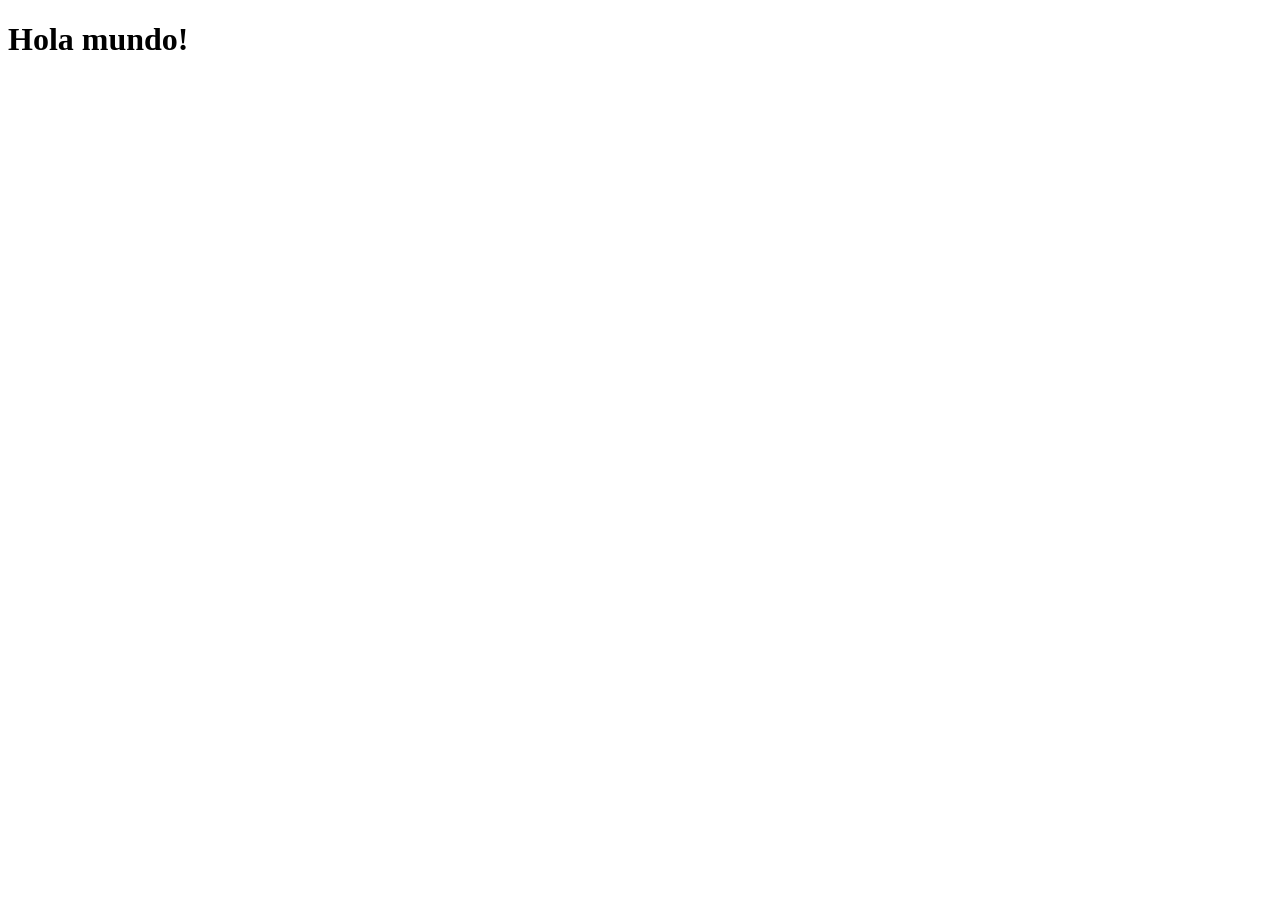
==== index.html @ e4516ae4 "Añadido google analytics" ====
<!DOCTYPE html>
<html lang="en">
<head>
    <meta charset="UTF-8">
    <meta name="viewport" content="width=device-width, initial-scale=1.0">
    <title>Demo</title>
</head>
<script async src="https://www.googletagmanager.com/gtm.js?id=GTM-MHTMZ945"></script>
<script>
  window.dataLayer = window.dataLayer || [];
  function gtag(){dataLayer.push(arguments);}
  gtag('js', new Date());
</script>
<body>
    <div>
        <h1>Hola mundo!</h1>
    </div>
</body>
</html>
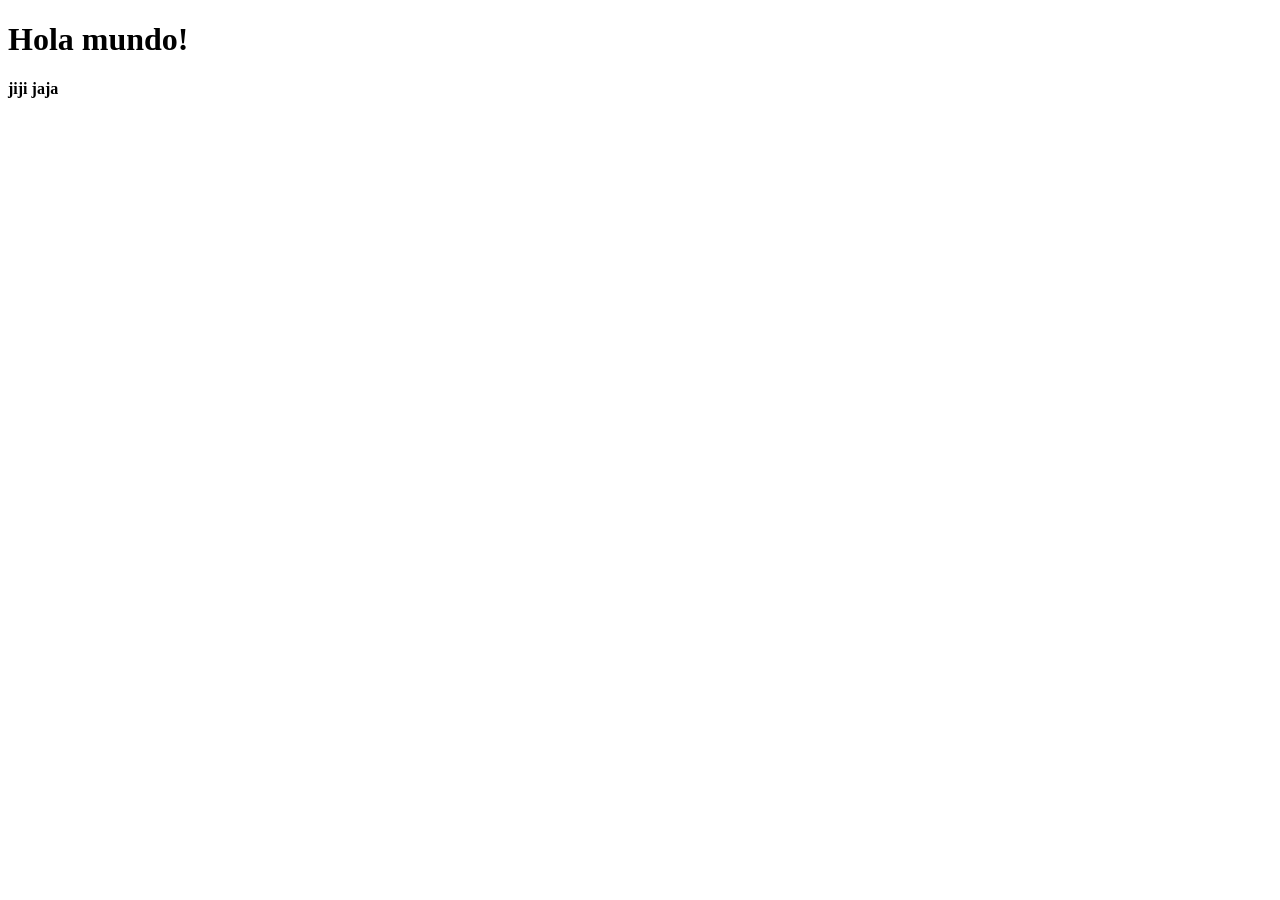
==== commit f7fcd474: "Añadido google analytics" ====
--- a/index.html
+++ b/index.html
@@ -5,7 +5,7 @@
     <meta name="viewport" content="width=device-width, initial-scale=1.0">
     <title>Demo</title>
 </head>
-<script async src="https://www.googletagmanager.com/gtm.js?id=GTM-MHTMZ945"></script>
+<script async src="https://www.googletagmanager.com/gtm.js?id=GTM-MVJP47S3"></script>
 <script>
   window.dataLayer = window.dataLayer || [];
   function gtag(){dataLayer.push(arguments);}
@@ -14,6 +14,7 @@
 <body>
     <div>
         <h1>Hola mundo!</h1>
+        <b>jiji jaja</b>
     </div>
 </body>
 </html>
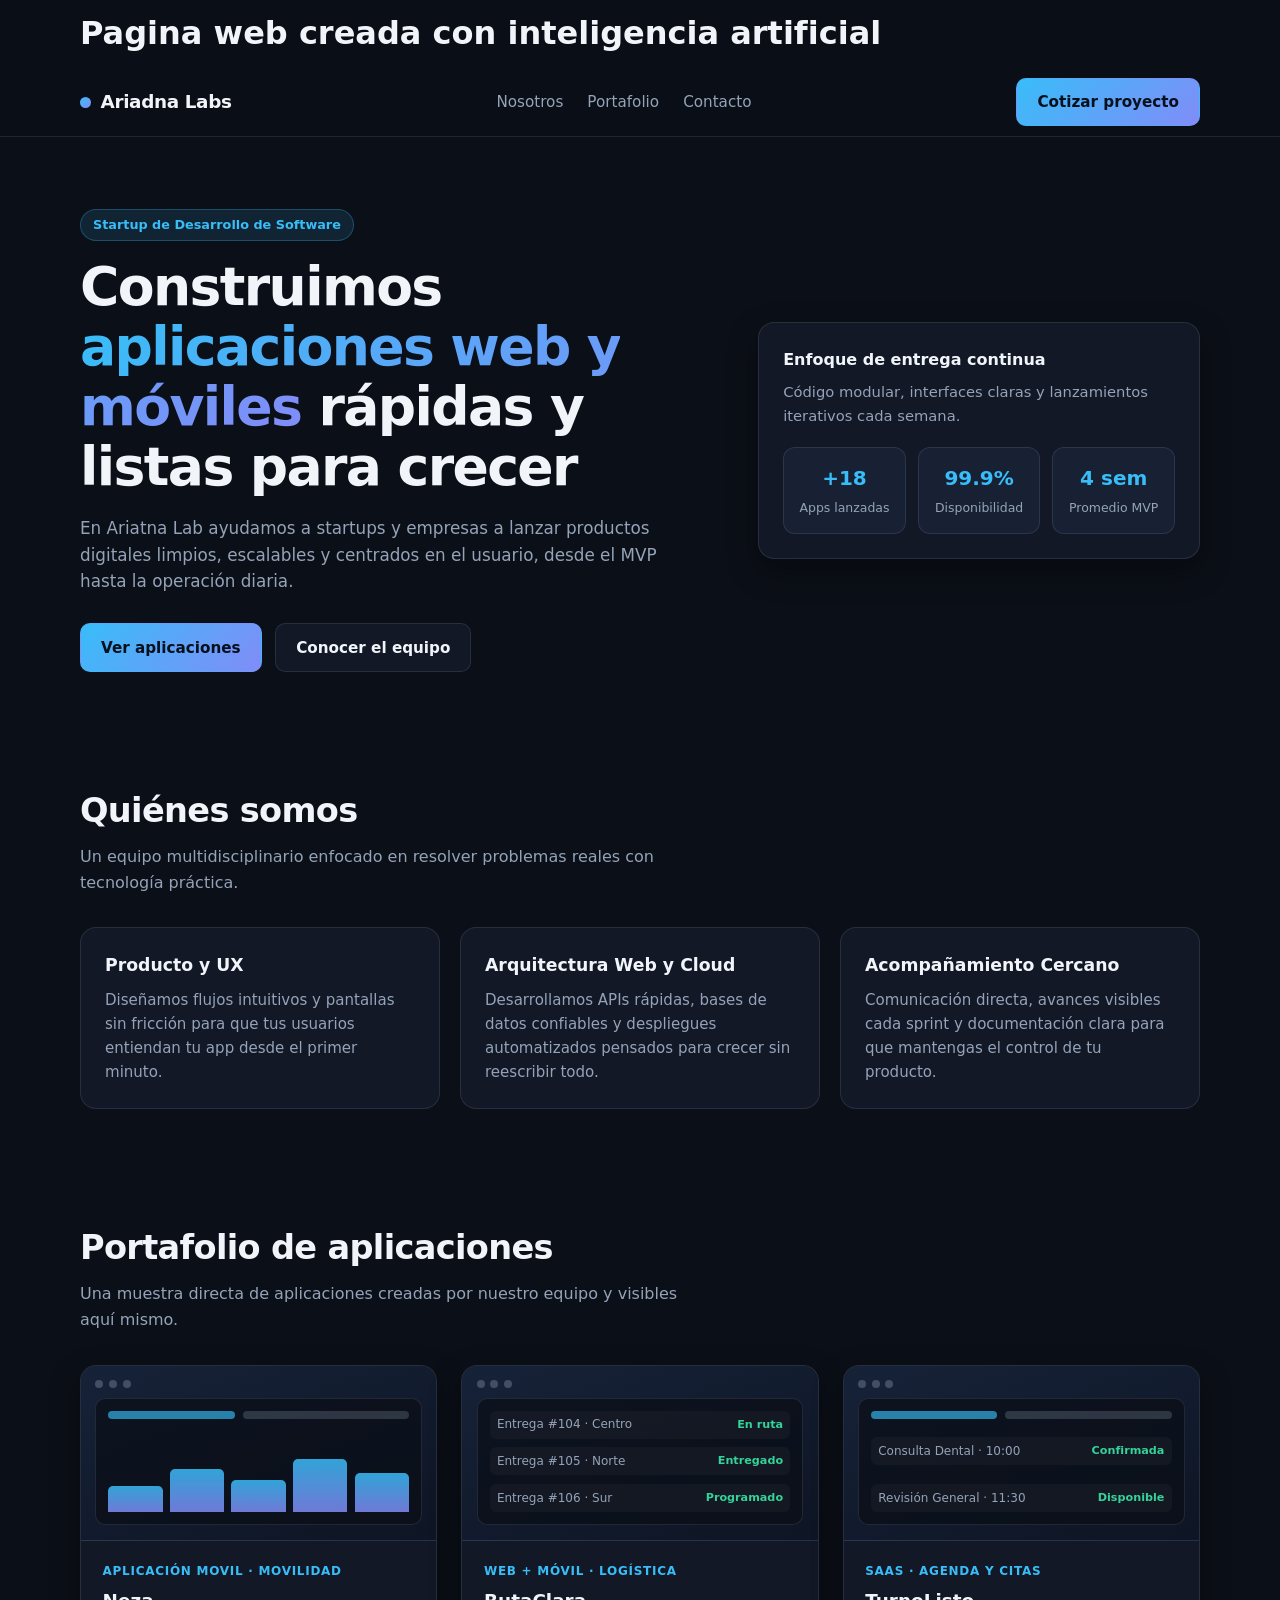
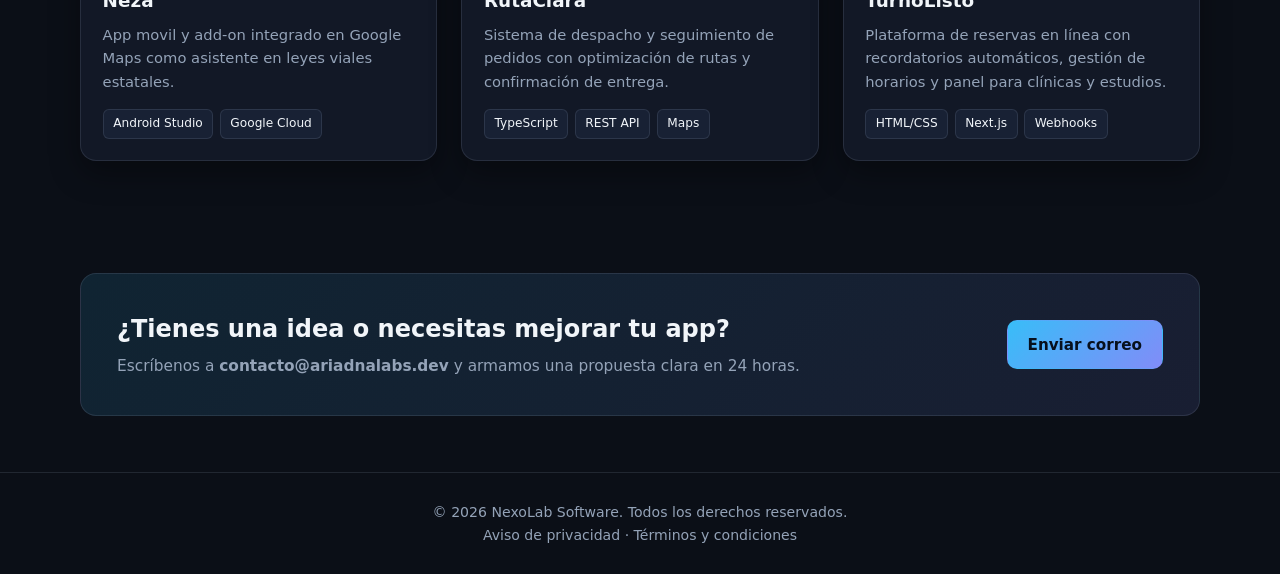
==== commit e3b6f068: "pagina agregada" ====
--- a/index.html
+++ b/index.html
@@ -1,9 +1,10 @@
 <!DOCTYPE html>
-<html lang="en">
+<html lang="es">
 <head>
-    <meta charset="UTF-8">
-    <meta name="viewport" content="width=device-width, initial-scale=1.0">
-    <title>Demo</title>
+  <meta charset="UTF-8" />
+  <meta name="viewport" content="width=device-width, initial-scale=1.0" />
+  <title>Ariadna Labs — Estudio de Desarrollo de Software</title>
+  <link rel="stylesheet" href="styles.css" />
 </head>
 <script async src="https://www.googletagmanager.com/gtm.js?id=GTM-MVJP47S3"></script>
 <script>
@@ -11,10 +12,217 @@
   function gtag(){dataLayer.push(arguments);}
   gtag('js', new Date());
 </script>
+<script async src="https://www.googletagmanager.com/gtm.js?id=GTM-MVJP47S3"></script>
+<script>
+  window.dataLayer = window.dataLayer || [];
+  function gtag(){dataLayer.push(arguments);}
+  gtag('js', new Date());
+</script>
 <body>
-    <div>
-        <h1>Hola mundo!</h1>
-        <b>jiji jaja</b>
+  <header>
+    <div class="container nav">
+      <h1>Pagina web creada con inteligencia artificial</h1>
     </div>
+    <div class="container nav">
+      <a href="#" class="brand">
+        <span class="brand-dot"></span>
+        <span>Ariadna Labs</span>
+      </a>
+      <nav class="nav-links">
+        <a href="#nosotros">Nosotros</a>
+        <a href="#portafolio">Portafolio</a>
+        <a href="#contacto">Contacto</a>
+      </nav>
+      <a href="#contacto" class="btn btn-primary">Cotizar proyecto</a>
+    </div>
+  </header>
+
+  <main>
+    <!-- Hero -->
+    <section class="hero container">
+      <div>
+        <span class="badge">Startup de Desarrollo de Software</span>
+        <h1>Construimos <span>aplicaciones web y móviles</span> rápidas y listas para crecer</h1>
+        <p>
+          En Ariatna Lab ayudamos a startups y empresas a lanzar productos digitales limpios,
+          escalables y centrados en el usuario, desde el MVP hasta la operación diaria.
+        </p>
+        <div class="hero-actions">
+          <a href="#portafolio" class="btn btn-primary">Ver aplicaciones</a>
+          <a href="#nosotros" class="btn btn-secondary">Conocer el equipo</a>
+        </div>
+      </div>
+
+      <aside class="hero-card">
+        <h2>Enfoque de entrega continua</h2>
+        <p>Código modular, interfaces claras y lanzamientos iterativos cada semana.</p>
+        <div class="metrics">
+          <div class="metric">
+            <strong>+18</strong>
+            <span>Apps lanzadas</span>
+          </div>
+          <div class="metric">
+            <strong>99.9%</strong>
+            <span>Disponibilidad</span>
+          </div>
+          <div class="metric">
+            <strong>4 sem</strong>
+            <span>Promedio MVP</span>
+          </div>
+        </div>
+      </aside>
+    </section>
+
+    <!-- Sobre la empresa -->
+    <section id="nosotros" class="container">
+      <div class="section-header">
+        <h2>Quiénes somos</h2>
+        <p>Un equipo multidisciplinario enfocado en resolver problemas reales con tecnología práctica.</p>
+      </div>
+      <div class="about-grid">
+        <article class="card">
+          <h3>Producto y UX</h3>
+          <p>Diseñamos flujos intuitivos y pantallas sin fricción para que tus usuarios entiendan tu app desde el primer minuto.</p>
+        </article>
+        <article class="card">
+          <h3>Arquitectura Web y Cloud</h3>
+          <p>Desarrollamos APIs rápidas, bases de datos confiables y despliegues automatizados pensados para crecer sin reescribir todo.</p>
+        </article>
+        <article class="card">
+          <h3>Acompañamiento Cercano</h3>
+          <p>Comunicación directa, avances visibles cada sprint y documentación clara para que mantengas el control de tu producto.</p>
+        </article>
+      </div>
+    </section>
+
+    <!-- Portafolio de aplicaciones en la misma vista -->
+    <section id="portafolio" class="container">
+      <div class="section-header">
+        <h2>Portafolio de aplicaciones</h2>
+        <p>Una muestra directa de aplicaciones creadas por nuestro equipo y visibles aquí mismo.</p>
+      </div>
+
+      <div class="portfolio-grid">
+        <!-- App 1 -->
+        <article class="app-card">
+          <div class="app-preview">
+            <div class="window-bar">
+              <span></span><span></span><span></span>
+            </div>
+            <div class="ui-mock">
+              <div class="ui-row">
+                <div class="ui-pill accent"></div>
+                <div class="ui-pill"></div>
+              </div>
+              <div class="ui-bars">
+                <i class="bar-1"></i>
+                <i class="bar-2"></i>
+                <i class="bar-3"></i>
+                <i class="bar-4"></i>
+                <i class="bar-5"></i>
+              </div>
+            </div>
+          </div>
+          <div class="app-body">
+            <span class="app-type">Aplicación movil · Movilidad</span>
+            <h3>Neza</h3>
+            <p>App movil y add-on integrado en Google Maps como asistente en leyes viales estatales.</p>
+            <div class="stack">
+              <span>Android Studio</span>
+              <span>Google Cloud</span>
+            </div>
+          </div>
+        </article>
+
+        <!-- App 2 -->
+        <article class="app-card">
+          <div class="app-preview">
+            <div class="window-bar">
+              <span></span><span></span><span></span>
+            </div>
+            <div class="ui-mock">
+              <div class="ui-list-item">
+                <span>Entrega #104 · Centro</span>
+                <span class="tag-live">En ruta</span>
+              </div>
+              <div class="ui-list-item">
+                <span>Entrega #105 · Norte</span>
+                <span class="tag-live">Entregado</span>
+              </div>
+              <div class="ui-list-item">
+                <span>Entrega #106 · Sur</span>
+                <span class="tag-live">Programado</span>
+              </div>
+            </div>
+          </div>
+          <div class="app-body">
+            <span class="app-type">Web + Móvil · Logística</span>
+            <h3>RutaClara</h3>
+            <p>Sistema de despacho y seguimiento de pedidos con optimización de rutas y confirmación de entrega.</p>
+            <div class="stack">
+              <span>TypeScript</span>
+              <span>REST API</span>
+              <span>Maps</span>
+            </div>
+          </div>
+        </article>
+
+        <!-- App 3 -->
+        <article class="app-card">
+          <div class="app-preview">
+            <div class="window-bar">
+              <span></span><span></span><span></span>
+            </div>
+            <div class="ui-mock">
+              <div class="ui-row">
+                <div class="ui-pill accent"></div>
+                <div class="ui-pill"></div>
+              </div>
+              <div class="ui-list-item">
+                <span>Consulta Dental · 10:00</span>
+                <span class="tag-live">Confirmada</span>
+              </div>
+              <div class="ui-list-item">
+                <span>Revisión General · 11:30</span>
+                <span class="tag-live">Disponible</span>
+              </div>
+            </div>
+          </div>
+          <div class="app-body">
+            <span class="app-type">SaaS · Agenda y Citas</span>
+            <h3>TurnoListo</h3>
+            <p>Plataforma de reservas en línea con recordatorios automáticos, gestión de horarios y panel para clínicas y estudios.</p>
+            <div class="stack">
+              <span>HTML/CSS</span>
+              <span>Next.js</span>
+              <span>Webhooks</span>
+            </div>
+          </div>
+        </article>
+      </div>
+    </section>
+
+    <!-- Contacto -->
+    <section id="contacto" class="container">
+      <div class="cta-box">
+        <div>
+          <h2>¿Tienes una idea o necesitas mejorar tu app?</h2>
+          <p>Escríbenos a <strong>contacto@ariadnalabs.dev</strong> y armamos una propuesta clara en 24 horas.</p>
+        </div>
+        <a href="mailto:contacto@ariadnalabs.dev" class="btn btn-primary">Enviar correo</a>
+      </div>
+    </section>
+  </main>
+
+  <footer>
+    <div class="container">
+      <p>© 2026 NexoLab Software. Todos los derechos reservados.</p>
+      <nav aria-label="Información legal">
+        <a href="#aviso-privacidad">Aviso de privacidad</a>
+        <span> · </span>
+        <a href="#terminos-condiciones">Términos y condiciones</a>
+      </nav>
+    </div>
+  </footer>
 </body>
 </html>
--- a/styles.css
+++ b/styles.css
@@ -0,0 +1,448 @@
+:root {
+  --bg: #0b0f17;
+  --surface: #121826;
+  --surface-2: #182134;
+  --text: #f1f5f9;
+  --muted: #94a3b8;
+  --accent: #38bdf8;
+  --accent-2: #818cf8;
+  --border: rgba(148, 163, 184, 0.16);
+  --radius: 16px;
+  --shadow: 0 12px 30px rgba(0, 0, 0, 0.35);
+}
+
+* {
+  box-sizing: border-box;
+  margin: 0;
+  padding: 0;
+}
+
+html {
+  scroll-behavior: smooth;
+}
+
+body {
+  font-family: system-ui, -apple-system, BlinkMacSystemFont, "Segoe UI", Roboto, sans-serif;
+  background-color: var(--bg);
+  color: var(--text);
+  line-height: 1.6;
+}
+
+a {
+  color: inherit;
+  text-decoration: none;
+}
+
+.container {
+  width: min(1120px, 92%);
+  margin: 0 auto;
+}
+
+/* Header */
+header {
+  position: sticky;
+  top: 0;
+  z-index: 20;
+  background: rgba(11, 15, 23, 0.85);
+  backdrop-filter: blur(10px);
+  border-bottom: 1px solid var(--border);
+}
+
+.nav {
+  display: flex;
+  align-items: center;
+  justify-content: space-between;
+  height: 68px;
+  gap: 1rem;
+}
+
+.brand {
+  display: flex;
+  align-items: center;
+  gap: 0.6rem;
+  font-weight: 700;
+  font-size: 1.15rem;
+  letter-spacing: -0.02em;
+}
+
+.brand-dot {
+  width: 11px;
+  height: 11px;
+  border-radius: 50%;
+  background: linear-gradient(135deg, var(--accent), var(--accent-2));
+}
+
+.nav-links {
+  display: flex;
+  align-items: center;
+  gap: 1.5rem;
+  font-size: 0.95rem;
+  color: var(--muted);
+}
+
+.nav-links a:hover {
+  color: var(--text);
+}
+
+.btn {
+  display: inline-flex;
+  align-items: center;
+  justify-content: center;
+  padding: 0.7rem 1.25rem;
+  border-radius: 10px;
+  font-weight: 600;
+  font-size: 0.95rem;
+  transition: transform 0.15s ease, opacity 0.15s ease, background-color 0.15s ease;
+  cursor: pointer;
+  border: 1px solid transparent;
+}
+
+.btn:hover {
+  transform: translateY(-1px);
+}
+
+.btn-primary {
+  background: linear-gradient(135deg, var(--accent), var(--accent-2));
+  color: #07101d;
+}
+
+.btn-secondary {
+  background: var(--surface);
+  border-color: var(--border);
+  color: var(--text);
+}
+
+/* Hero */
+.hero {
+  padding: 4.5rem 0 3.5rem;
+  display: grid;
+  grid-template-columns: 1.3fr 0.9fr;
+  gap: 2.5rem;
+  align-items: center;
+}
+
+.badge {
+  display: inline-block;
+  font-size: 0.8rem;
+  font-weight: 600;
+  color: var(--accent);
+  background: rgba(56, 189, 248, 0.12);
+  border: 1px solid rgba(56, 189, 248, 0.28);
+  padding: 0.3rem 0.75rem;
+  border-radius: 999px;
+  margin-bottom: 1rem;
+}
+
+.hero h1 {
+  font-size: clamp(2.1rem, 4.2vw, 3.35rem);
+  line-height: 1.12;
+  letter-spacing: -0.03em;
+  margin-bottom: 1.1rem;
+}
+
+.hero h1 span {
+  background: linear-gradient(135deg, var(--accent), var(--accent-2));
+  -webkit-background-clip: text;
+  -webkit-text-fill-color: transparent;
+}
+
+.hero p {
+  color: var(--muted);
+  font-size: 1.05rem;
+  max-width: 58ch;
+  margin-bottom: 1.75rem;
+}
+
+.hero-actions {
+  display: flex;
+  flex-wrap: wrap;
+  gap: 0.85rem;
+}
+
+.hero-card {
+  background: var(--surface);
+  border: 1px solid var(--border);
+  border-radius: var(--radius);
+  padding: 1.5rem;
+  box-shadow: var(--shadow);
+}
+
+.hero-card h2 {
+  font-size: 1rem;
+  margin-bottom: 0.5rem;
+}
+
+.hero-card p {
+  font-size: 0.92rem;
+  color: var(--muted);
+  margin-bottom: 1.25rem;
+}
+
+.metrics {
+  display: grid;
+  grid-template-columns: repeat(3, 1fr);
+  gap: 0.75rem;
+  text-align: center;
+}
+
+.metric {
+  background: var(--surface-2);
+  border: 1px solid var(--border);
+  border-radius: 12px;
+  padding: 0.85rem 0.5rem;
+}
+
+.metric strong {
+  display: block;
+  font-size: 1.25rem;
+  color: var(--accent);
+}
+
+.metric span {
+  font-size: 0.78rem;
+  color: var(--muted);
+}
+
+/* Secciones */
+section {
+  padding: 3.5rem 0;
+}
+
+.section-header {
+  margin-bottom: 2rem;
+}
+
+.section-header h2 {
+  font-size: clamp(1.5rem, 2.8vw, 2.1rem);
+  letter-spacing: -0.02em;
+  margin-bottom: 0.4rem;
+}
+
+.section-header p {
+  color: var(--muted);
+  max-width: 60ch;
+}
+
+/* Sobre la empresa */
+.about-grid {
+  display: grid;
+  grid-template-columns: repeat(3, 1fr);
+  gap: 1.25rem;
+}
+
+.card {
+  background: var(--surface);
+  border: 1px solid var(--border);
+  border-radius: var(--radius);
+  padding: 1.5rem;
+  transition: border-color 0.2s ease, transform 0.2s ease;
+}
+
+.card:hover {
+  border-color: rgba(56, 189, 248, 0.45);
+  transform: translateY(-2px);
+}
+
+.card h3 {
+  font-size: 1.08rem;
+  margin-bottom: 0.5rem;
+}
+
+.card p {
+  color: var(--muted);
+  font-size: 0.94rem;
+}
+
+/* Portafolio de aplicaciones en la misma vista */
+.portfolio-grid {
+  display: grid;
+  grid-template-columns: repeat(3, 1fr);
+  gap: 1.5rem;
+}
+
+.app-card {
+  background: var(--surface);
+  border: 1px solid var(--border);
+  border-radius: var(--radius);
+  overflow: hidden;
+  display: flex;
+  flex-direction: column;
+  box-shadow: var(--shadow);
+}
+
+/* Simulación visual de interfaz de cada app */
+.app-preview {
+  height: 175px;
+  padding: 0.9rem;
+  background: linear-gradient(160deg, #162238, #0e1524);
+  border-bottom: 1px solid var(--border);
+  display: flex;
+  flex-direction: column;
+  gap: 0.6rem;
+}
+
+.window-bar {
+  display: flex;
+  align-items: center;
+  gap: 0.35rem;
+}
+
+.window-bar span {
+  width: 8px;
+  height: 8px;
+  border-radius: 50%;
+  background: rgba(148, 163, 184, 0.35);
+}
+
+.ui-mock {
+  flex: 1;
+  background: rgba(11, 15, 23, 0.72);
+  border: 1px solid var(--border);
+  border-radius: 10px;
+  padding: 0.75rem;
+  display: flex;
+  flex-direction: column;
+  justify-content: space-between;
+}
+
+.ui-row {
+  display: flex;
+  gap: 0.5rem;
+  align-items: center;
+}
+
+.ui-pill {
+  height: 8px;
+  border-radius: 999px;
+  background: rgba(148, 163, 184, 0.25);
+  flex: 1;
+}
+
+.ui-pill.accent {
+  background: rgba(56, 189, 248, 0.65);
+  max-width: 42%;
+}
+
+.ui-bars {
+  display: flex;
+  align-items: flex-end;
+  gap: 0.45rem;
+  height: 58px;
+}
+
+.ui-bars i {
+  display: block;
+  flex: 1;
+  border-radius: 5px 5px 0 0;
+  background: linear-gradient(180deg, var(--accent), var(--accent-2));
+  opacity: 0.85;
+}
+
+.bar-1 { height: 45%; }
+.bar-2 { height: 75%; }
+.bar-3 { height: 55%; }
+.bar-4 { height: 92%; }
+.bar-5 { height: 68%; }
+
+.ui-list-item {
+  display: flex;
+  justify-content: space-between;
+  align-items: center;
+  font-size: 0.75rem;
+  color: var(--muted);
+  padding: 0.28rem 0.45rem;
+  border-radius: 6px;
+  background: rgba(255, 255, 255, 0.03);
+}
+
+.tag-live {
+  color: #34d399;
+  font-weight: 600;
+  font-size: 0.7rem;
+}
+
+.app-body {
+  padding: 1.35rem;
+  display: flex;
+  flex-direction: column;
+  flex: 1;
+}
+
+.app-type {
+  font-size: 0.75rem;
+  text-transform: uppercase;
+  letter-spacing: 0.06em;
+  color: var(--accent);
+  font-weight: 700;
+  margin-bottom: 0.3rem;
+}
+
+.app-body h3 {
+  font-size: 1.15rem;
+  margin-bottom: 0.45rem;
+}
+
+.app-body p {
+  color: var(--muted);
+  font-size: 0.92rem;
+  margin-bottom: 1rem;
+  flex: 1;
+}
+
+.stack {
+  display: flex;
+  flex-wrap: wrap;
+  gap: 0.4rem;
+}
+
+.stack span {
+  font-size: 0.76rem;
+  padding: 0.25rem 0.6rem;
+  border-radius: 6px;
+  background: var(--surface-2);
+  color: var(--text);
+  border: 1px solid var(--border);
+}
+
+/* Contacto */
+.cta-box {
+  background: linear-gradient(135deg, rgba(56, 189, 248, 0.12), rgba(129, 140, 248, 0.12));
+  border: 1px solid var(--border);
+  border-radius: var(--radius);
+  padding: 2.25rem;
+  display: flex;
+  flex-wrap: wrap;
+  align-items: center;
+  justify-content: space-between;
+  gap: 1.5rem;
+}
+
+.cta-box h2 {
+  font-size: 1.5rem;
+  margin-bottom: 0.35rem;
+}
+
+.cta-box p {
+  color: var(--muted);
+  font-size: 0.96rem;
+}
+
+footer {
+  border-top: 1px solid var(--border);
+  padding: 1.75rem 0;
+  color: var(--muted);
+  font-size: 0.88rem;
+  text-align: center;
+}
+
+@media (max-width: 900px) {
+  .hero,
+  .about-grid,
+  .portfolio-grid {
+    grid-template-columns: 1fr;
+  }
+
+  .nav-links {
+    display: none;
+  }
+}
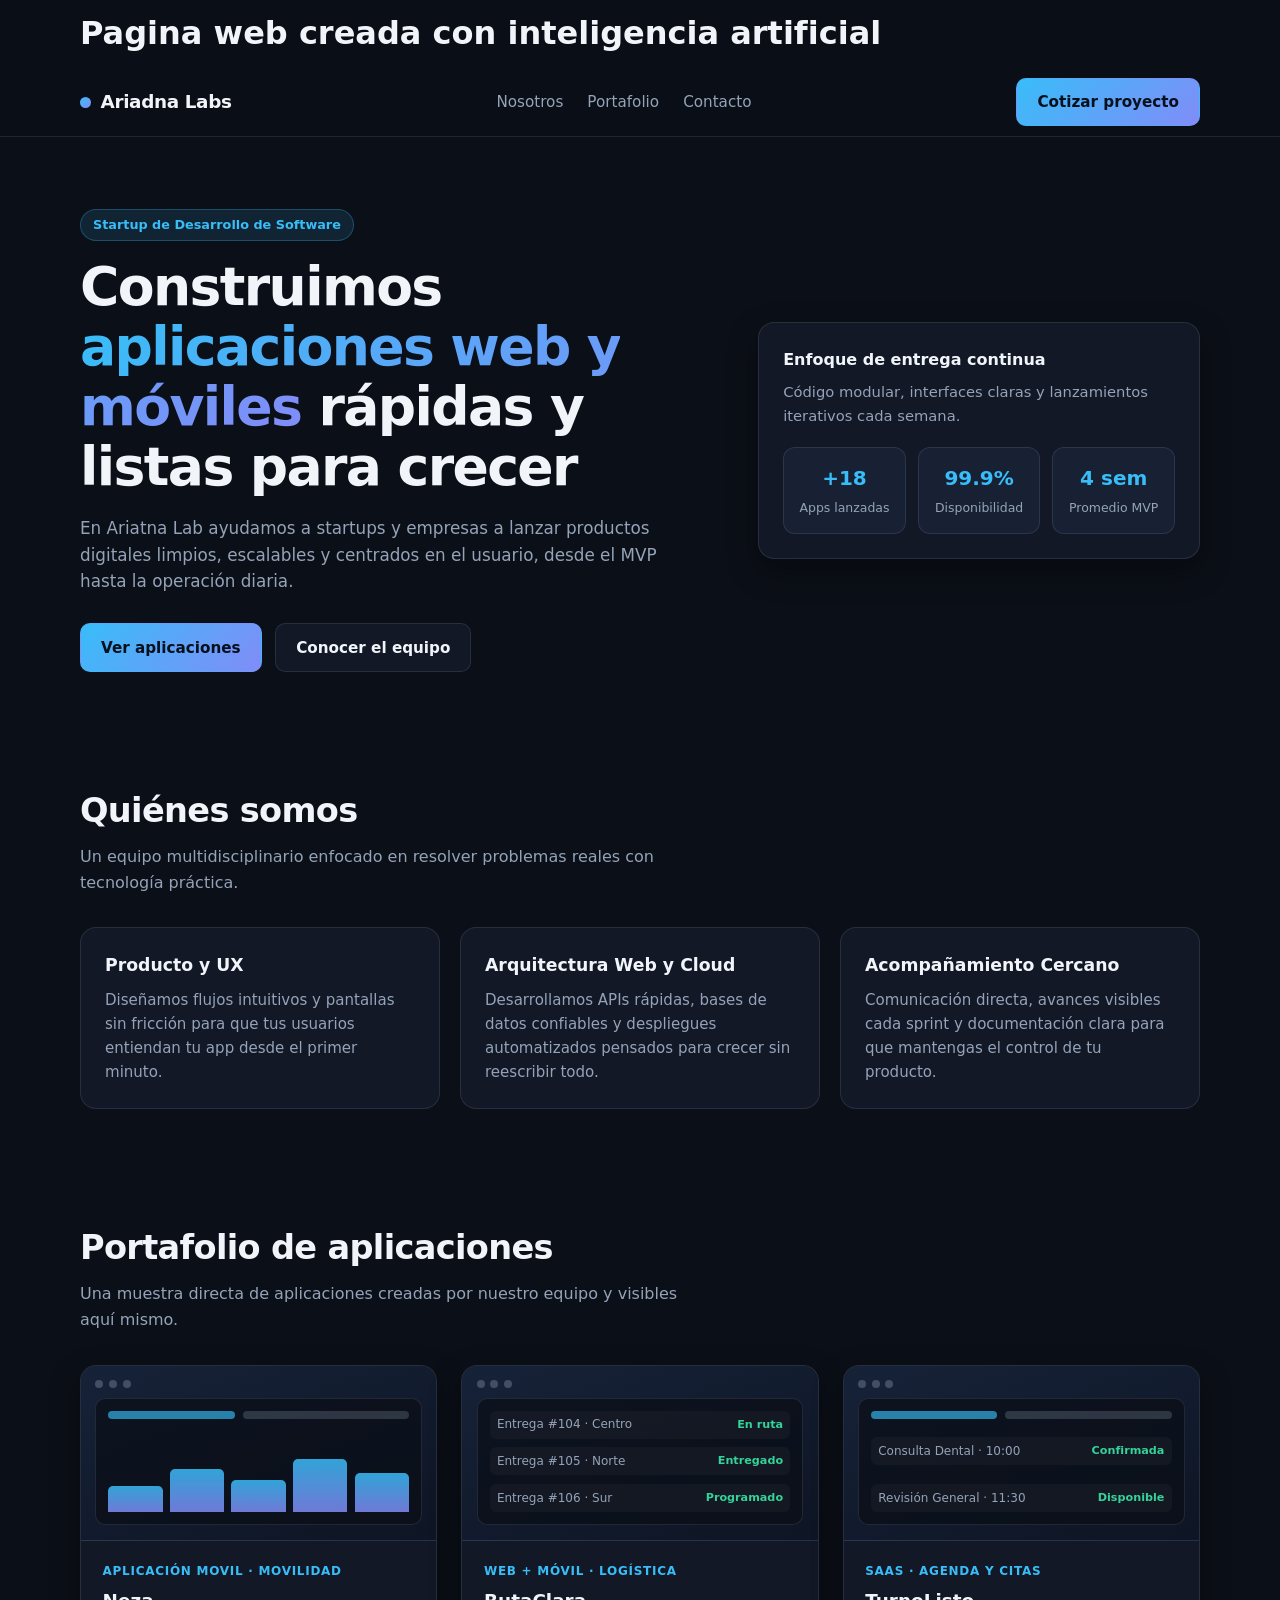
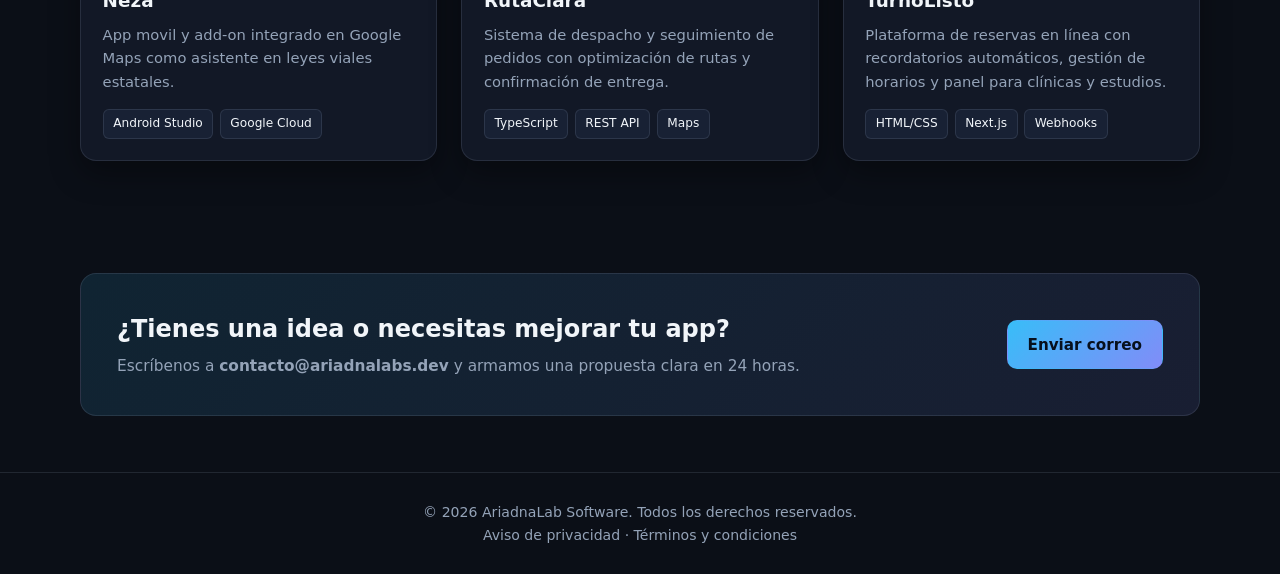
==== commit 8c38de7d: "hotfix" ====
--- a/index.html
+++ b/index.html
@@ -216,7 +216,7 @@
 
   <footer>
     <div class="container">
-      <p>© 2026 NexoLab Software. Todos los derechos reservados.</p>
+      <p>© 2026 AriadnaLab Software. Todos los derechos reservados.</p>
       <nav aria-label="Información legal">
         <a href="#aviso-privacidad">Aviso de privacidad</a>
         <span> · </span>
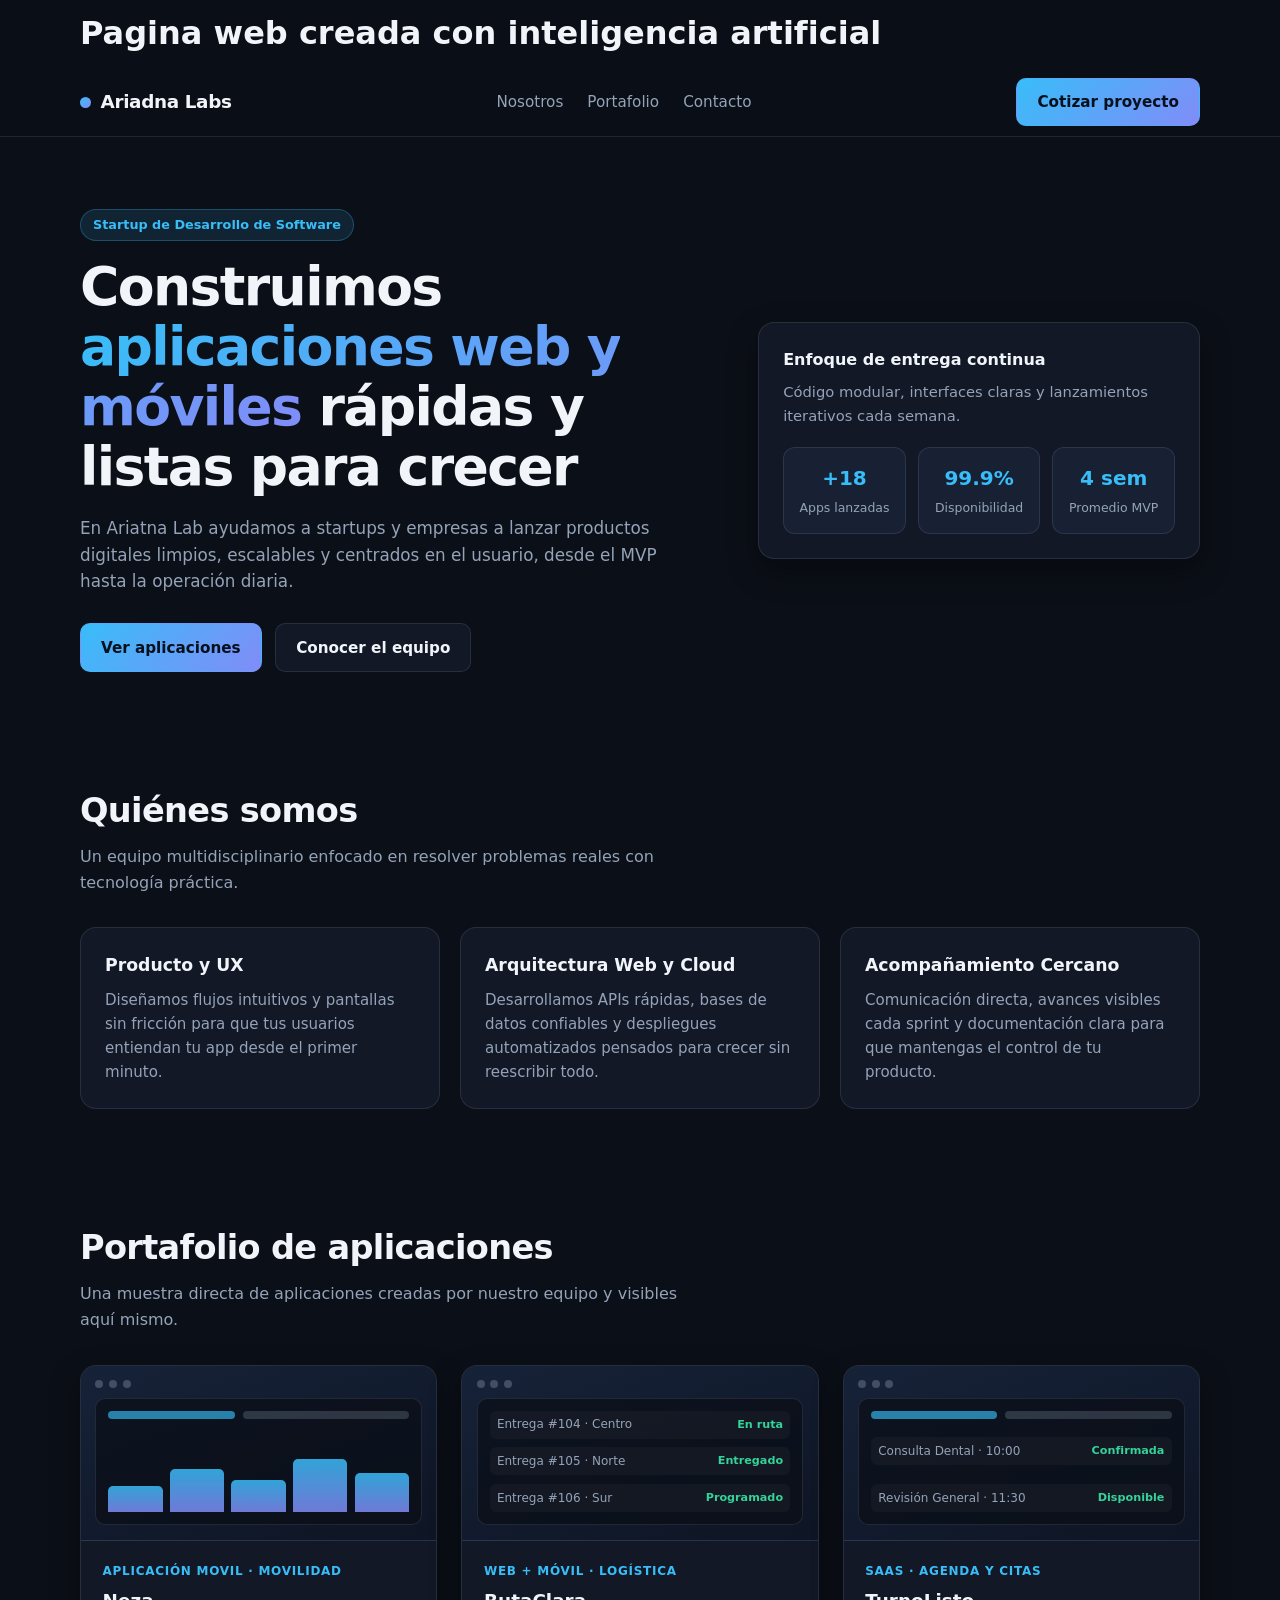
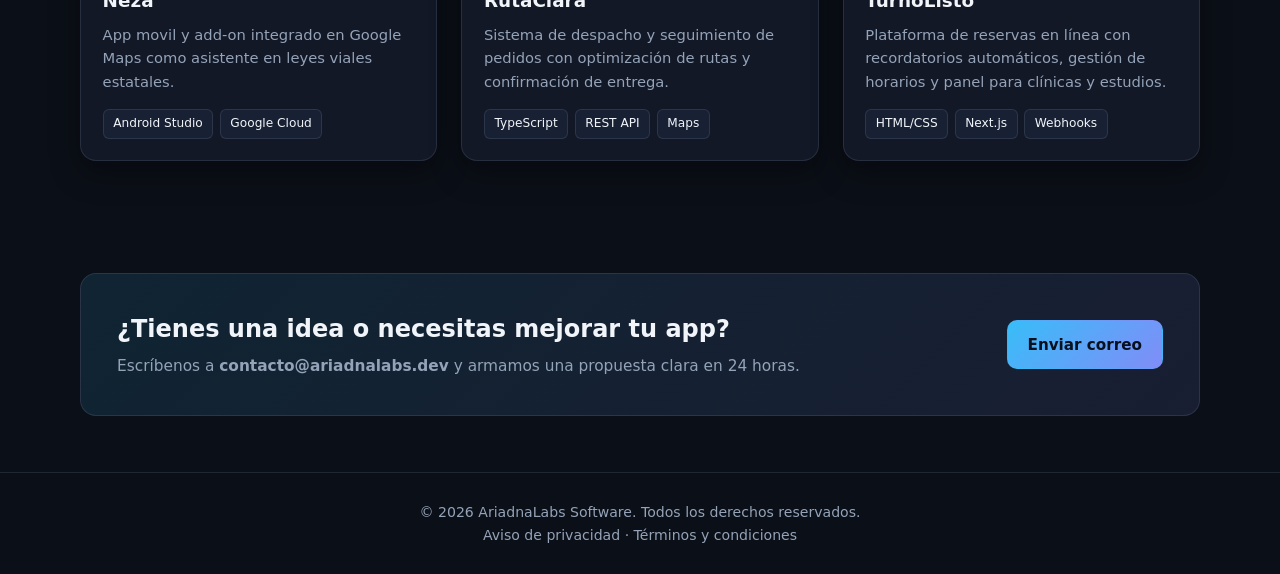
==== commit 7063aa52: "hothotfix" ====
--- a/index.html
+++ b/index.html
@@ -216,7 +216,7 @@
 
   <footer>
     <div class="container">
-      <p>© 2026 AriadnaLab Software. Todos los derechos reservados.</p>
+      <p>© 2026 AriadnaLabs Software. Todos los derechos reservados.</p>
       <nav aria-label="Información legal">
         <a href="#aviso-privacidad">Aviso de privacidad</a>
         <span> · </span>
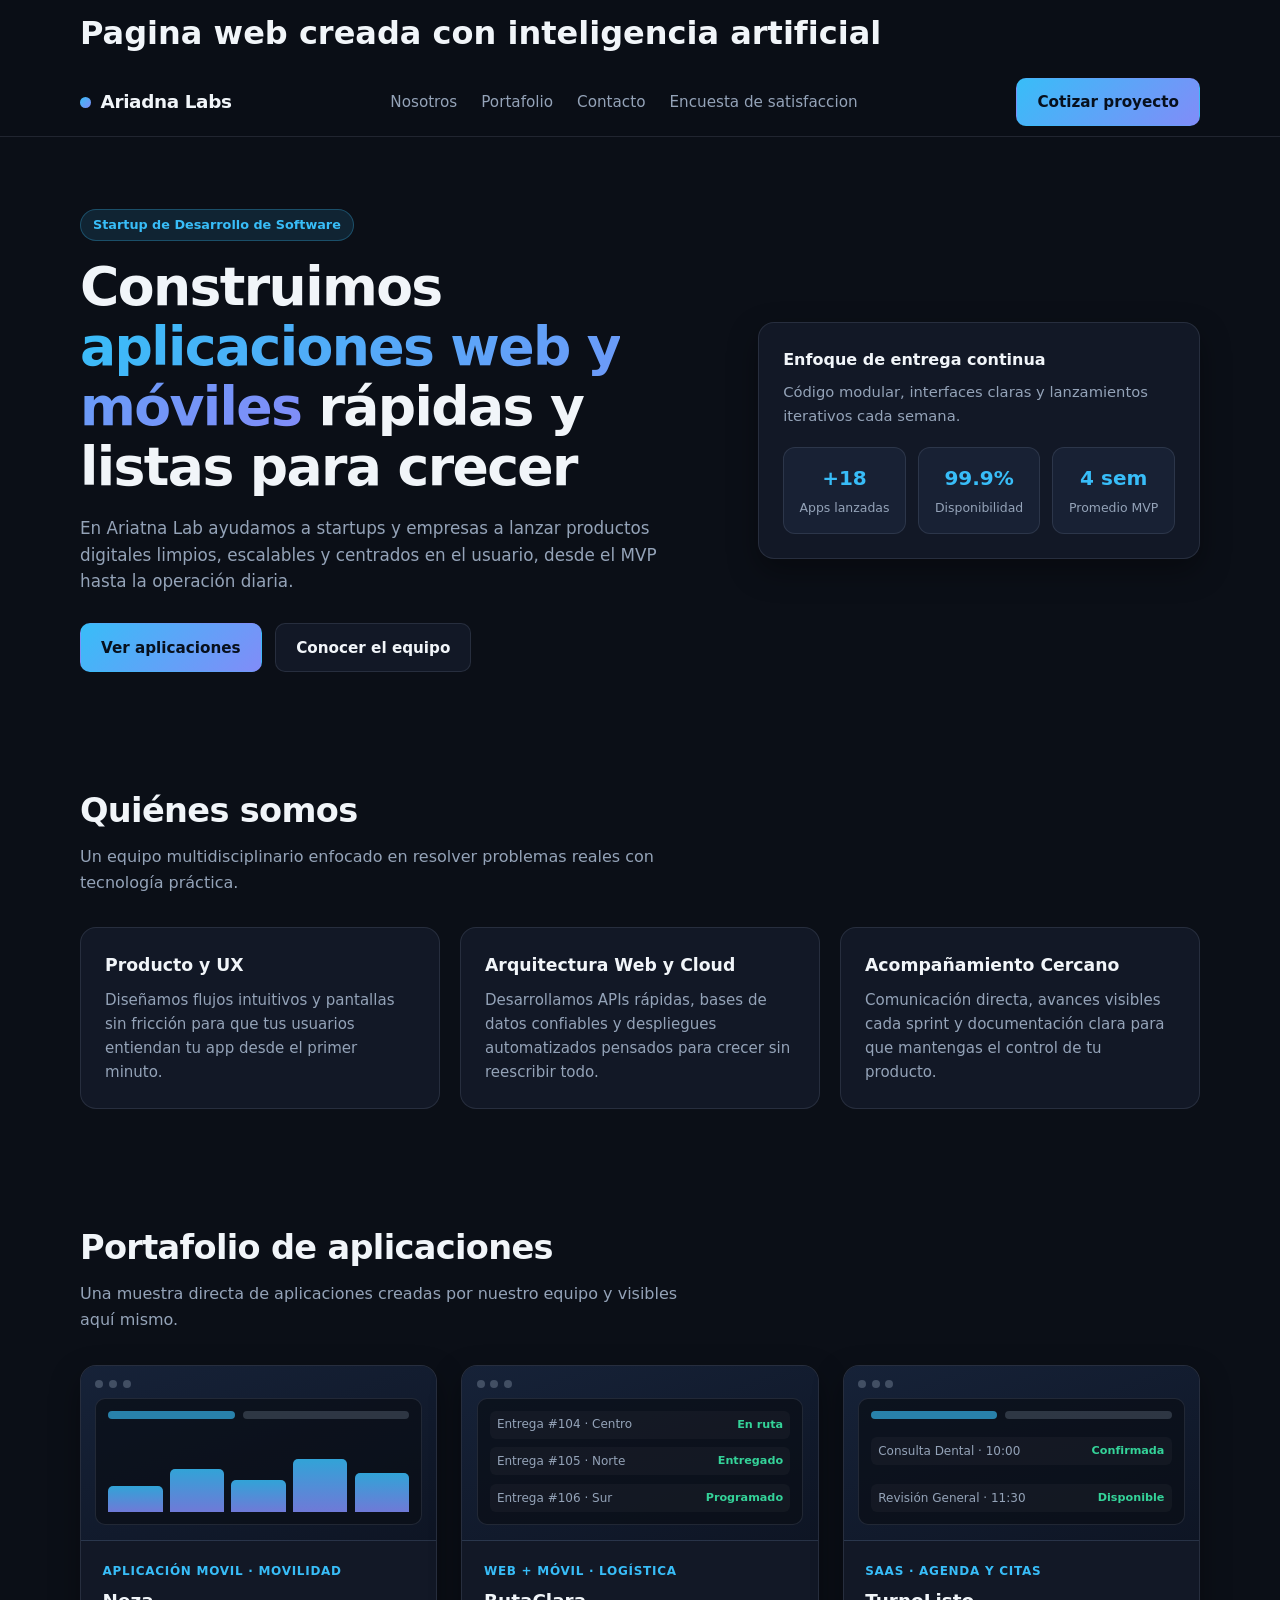
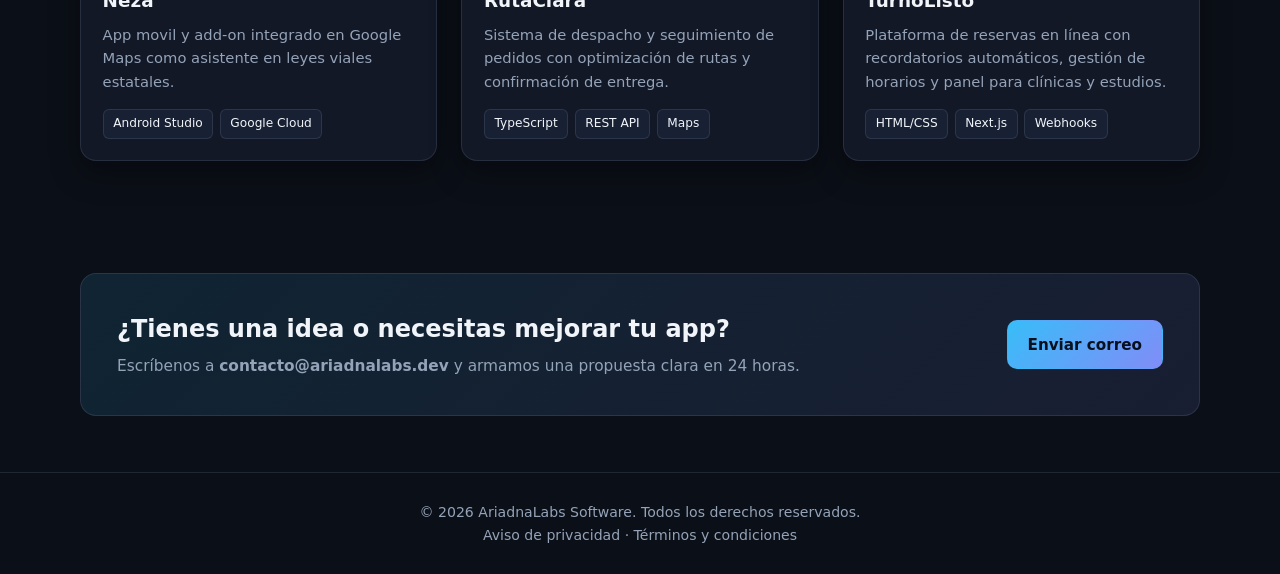
==== commit e2774059: "Encuesta de satisfaccion agregada" ====
--- a/index.html
+++ b/index.html
@@ -32,6 +32,7 @@
         <a href="#nosotros">Nosotros</a>
         <a href="#portafolio">Portafolio</a>
         <a href="#contacto">Contacto</a>
+        <a href="https://docs.google.com/forms/d/e/1FAIpQLScqYAZuPq40RBqf7ep_jcuEsoFRTuUs_BPLWq-Hqh_2D_7Udw/viewform?usp=publish-editor">Encuesta de satisfaccion</a>
       </nav>
       <a href="#contacto" class="btn btn-primary">Cotizar proyecto</a>
     </div>
